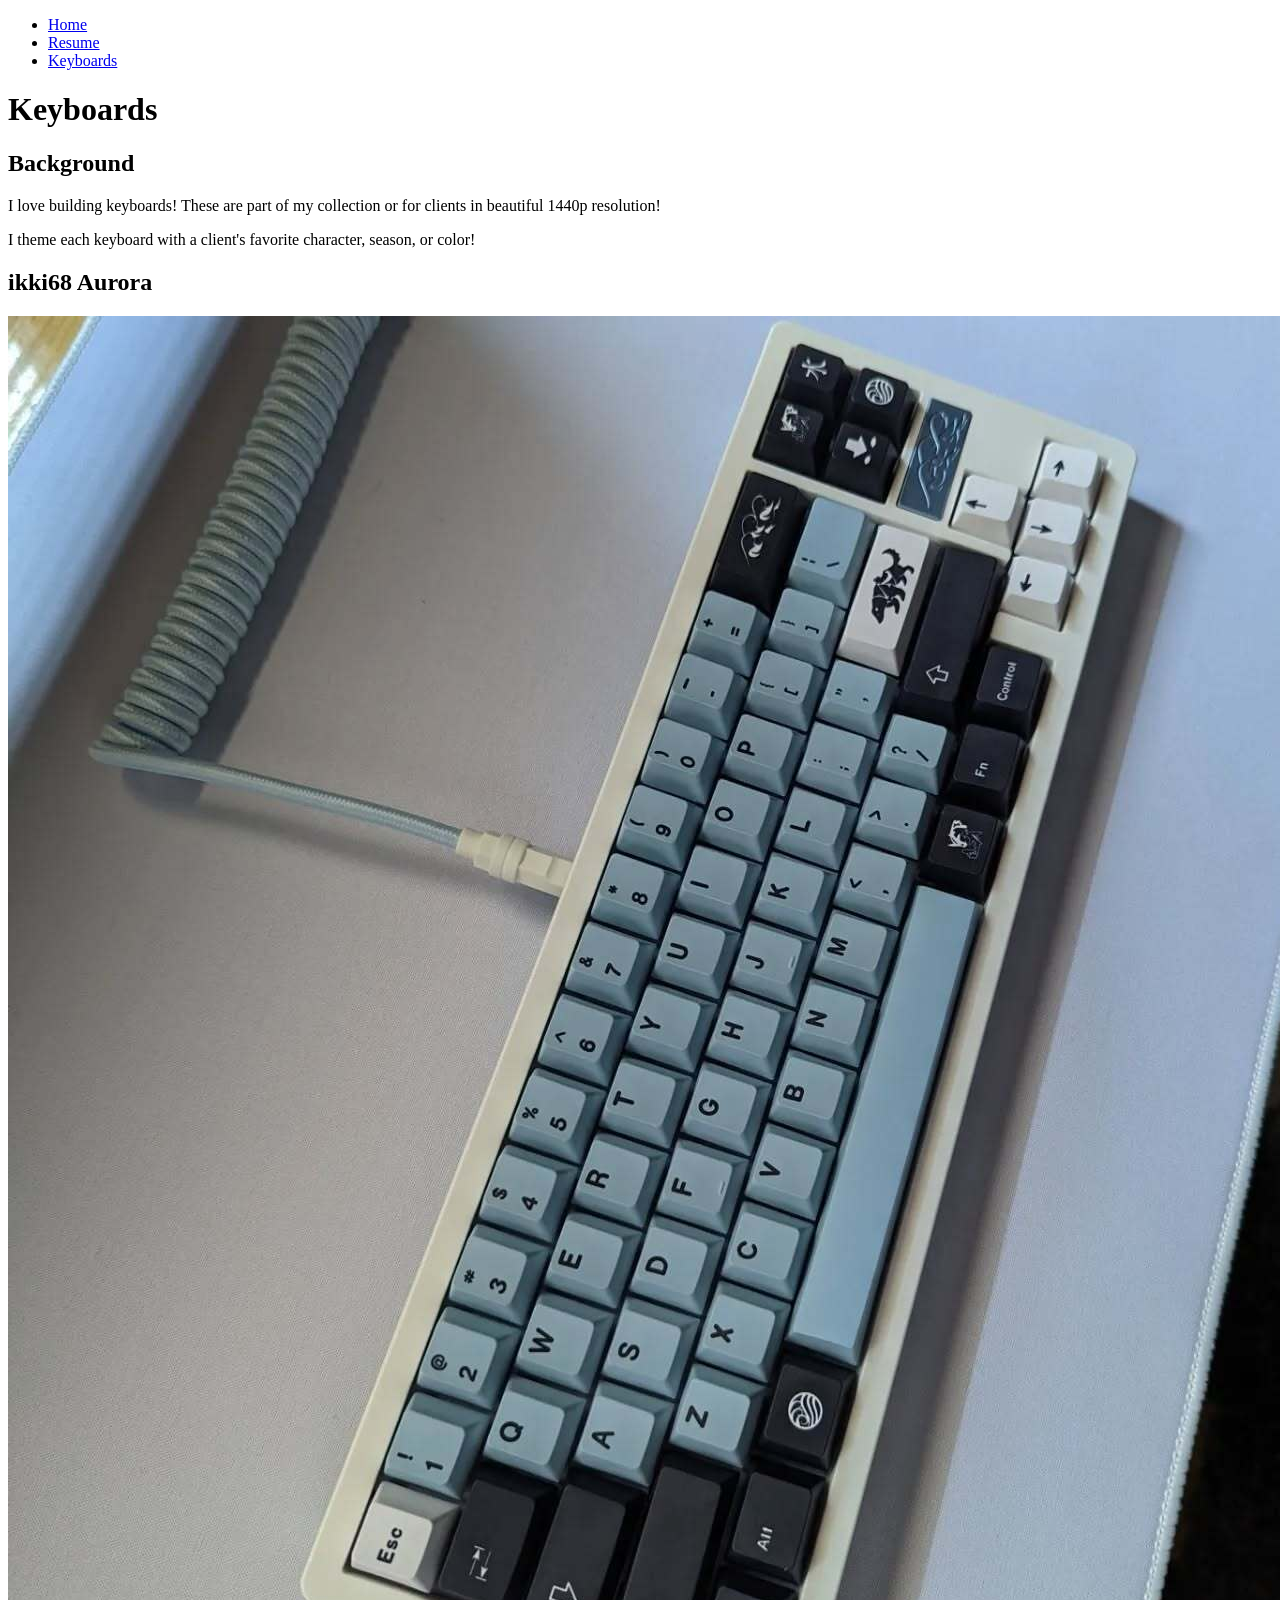
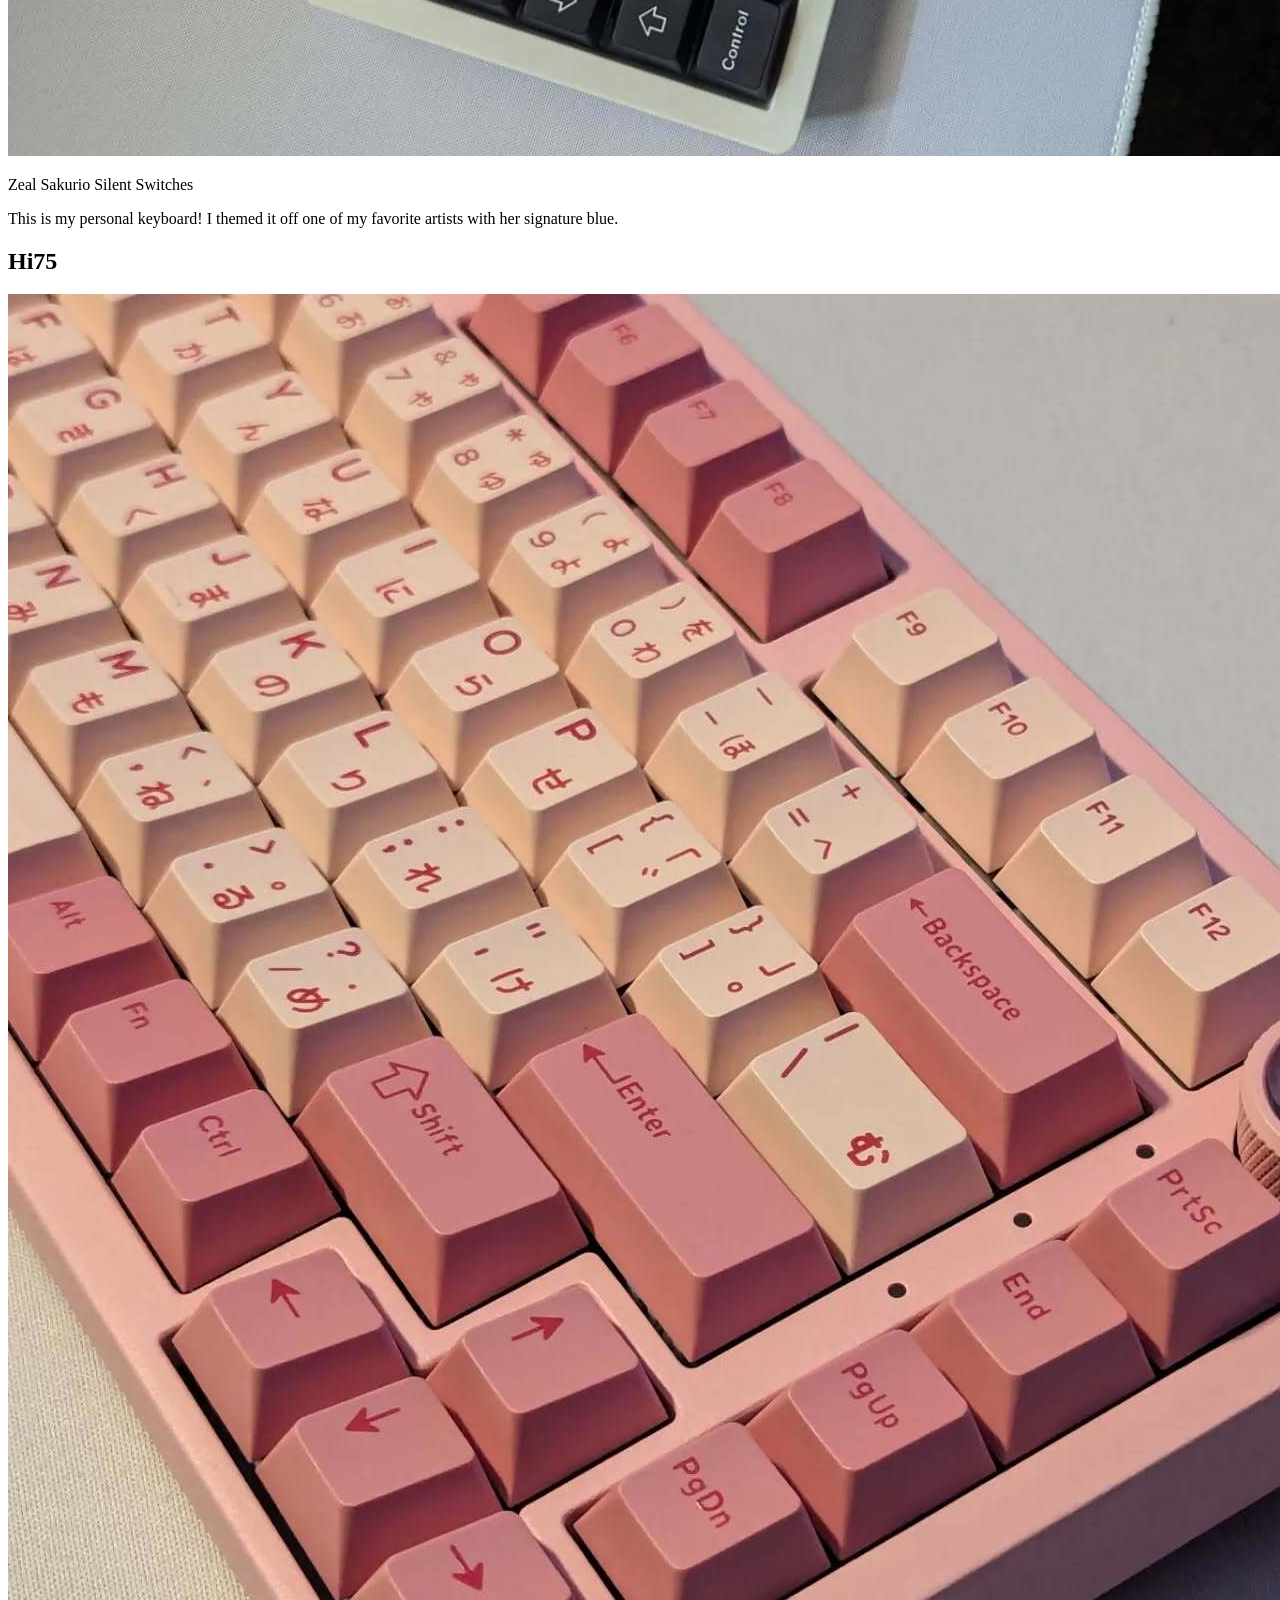
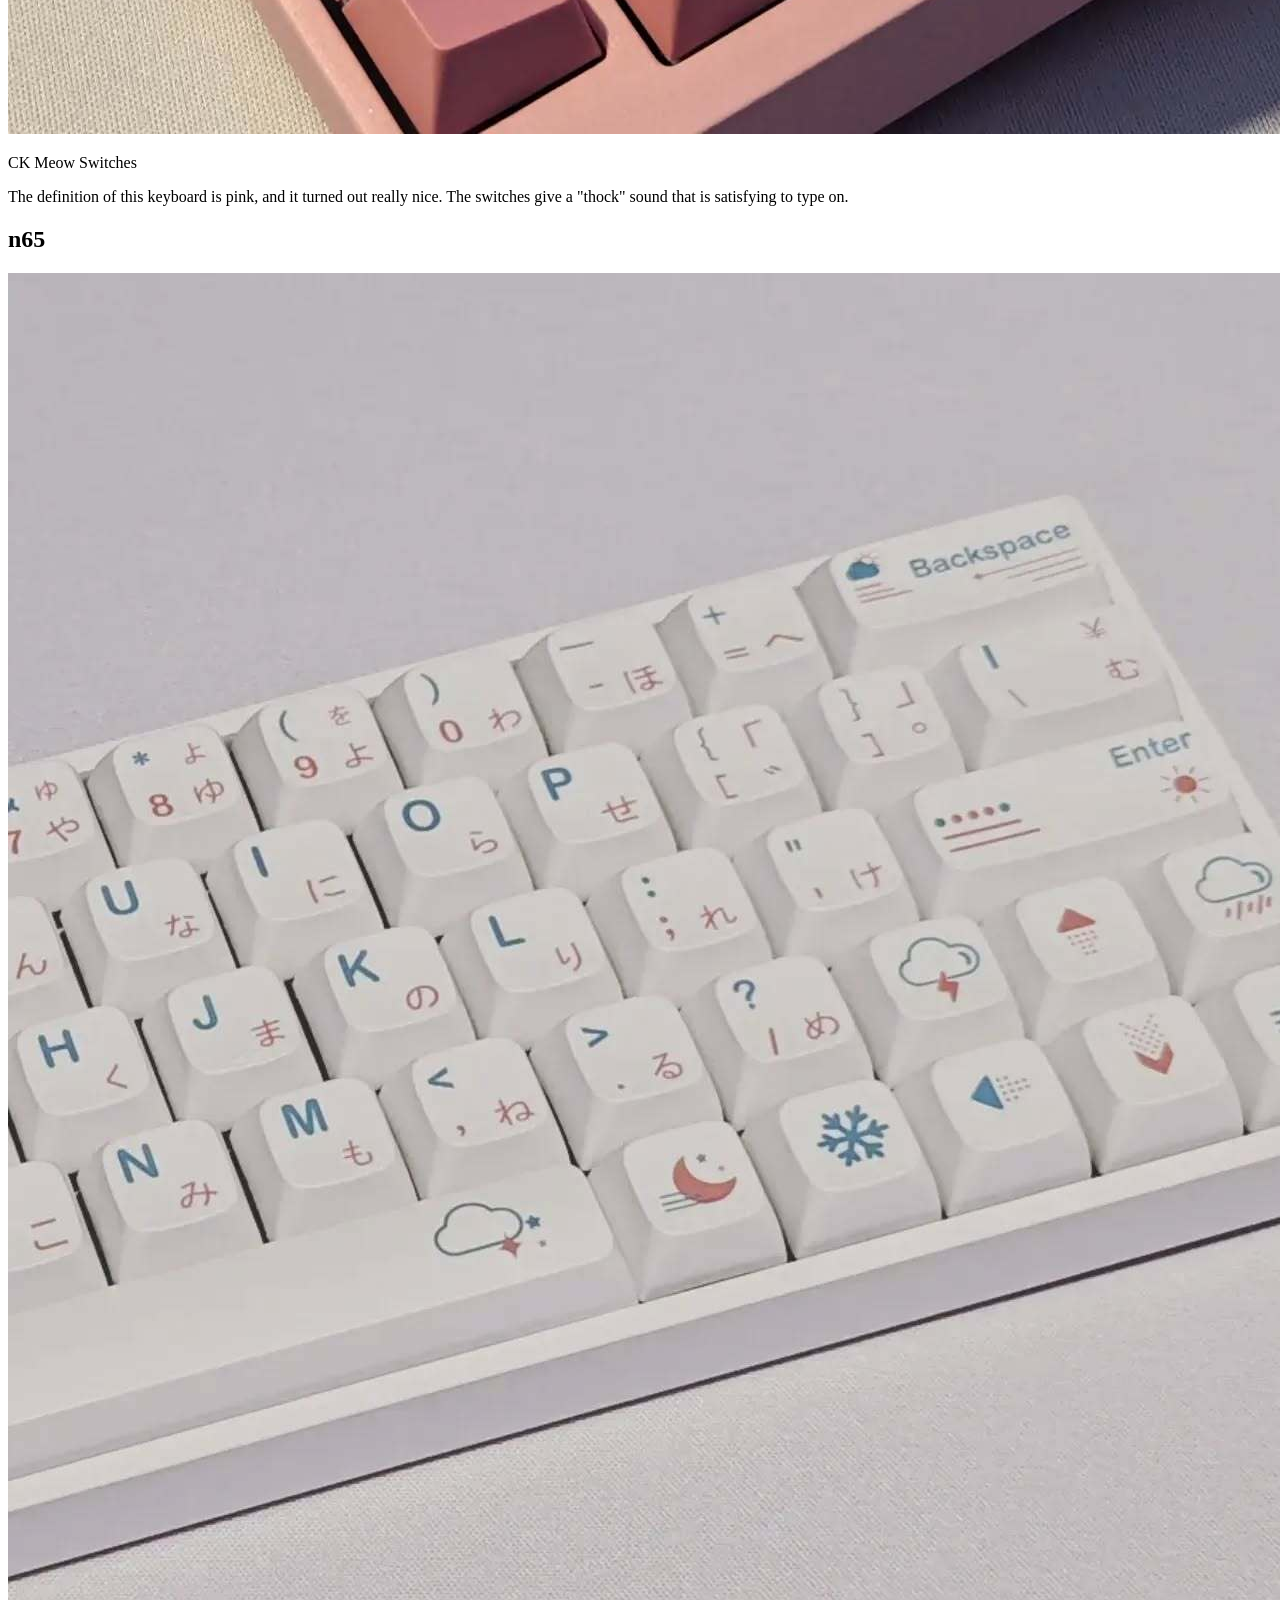
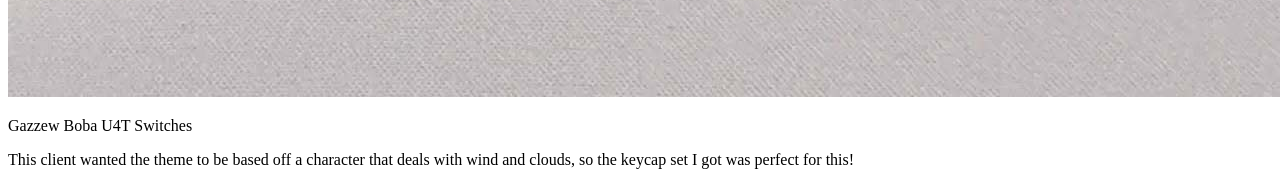
==== keyboards.html @ fa230403 "propagate from project 1" ====
<!DOCTYPE html>
<html lang="en">
<head>
  <meta charset="UTF-8">
  <title>Keyboards</title>
</head>
<body>
  <header>
    <nav>
      <ul>
        <li><a href="index.html">Home</a></li>
        <li><a href="resume.html">Resume</a></li>
        <li><a href="keyboards.html">Keyboards</a></li>
      </ul>
    </nav>
  </header>
  <h1>Keyboards</h1>
  <section id="info">
    <h2>Background</h2>
    <p>I love building keyboards! These are part of my collection or for clients in beautiful 1440p resolution!</p>
    <p>I theme each keyboard with a client's favorite character, season, or color!</p>
  </section>
  <section id="keyboard-pictures">
    <div class="keyboard">
      <h2>ikki68 Aurora</h2>
      <img src="images/ikki68.jpg" alt="Picture of ikki68 Aurora Mizu with Sakurio switches">
      <p>Zeal Sakurio Silent Switches</p>
      <p>This is my personal keyboard! I themed it off one of my favorite artists with her signature blue.</p>
    </div>
    <div class="keyboard">
      <h2>Hi75</h2>
      <img src="images/pink.jpg" alt="Picture of Hi75 with CK Meow Switches">
      <p>CK Meow Switches</p>
      <p>The definition of this keyboard is pink, and it turned out really nice. The switches give a "thock" sound that is satisfying to type on.</p>
    </div>
    <div class="keyboard">
      <h2>n65</h2>
      <img src="images/cloud.jpg" alt="Picture of n65 with Boba U4T Switches">
      <p>Gazzew Boba U4T Switches</p>
      <p>This client wanted the theme to be based off a character that deals with wind and clouds, so the keycap set I got was perfect for this!</p>
    </div>
  </section>
</body>
</html>
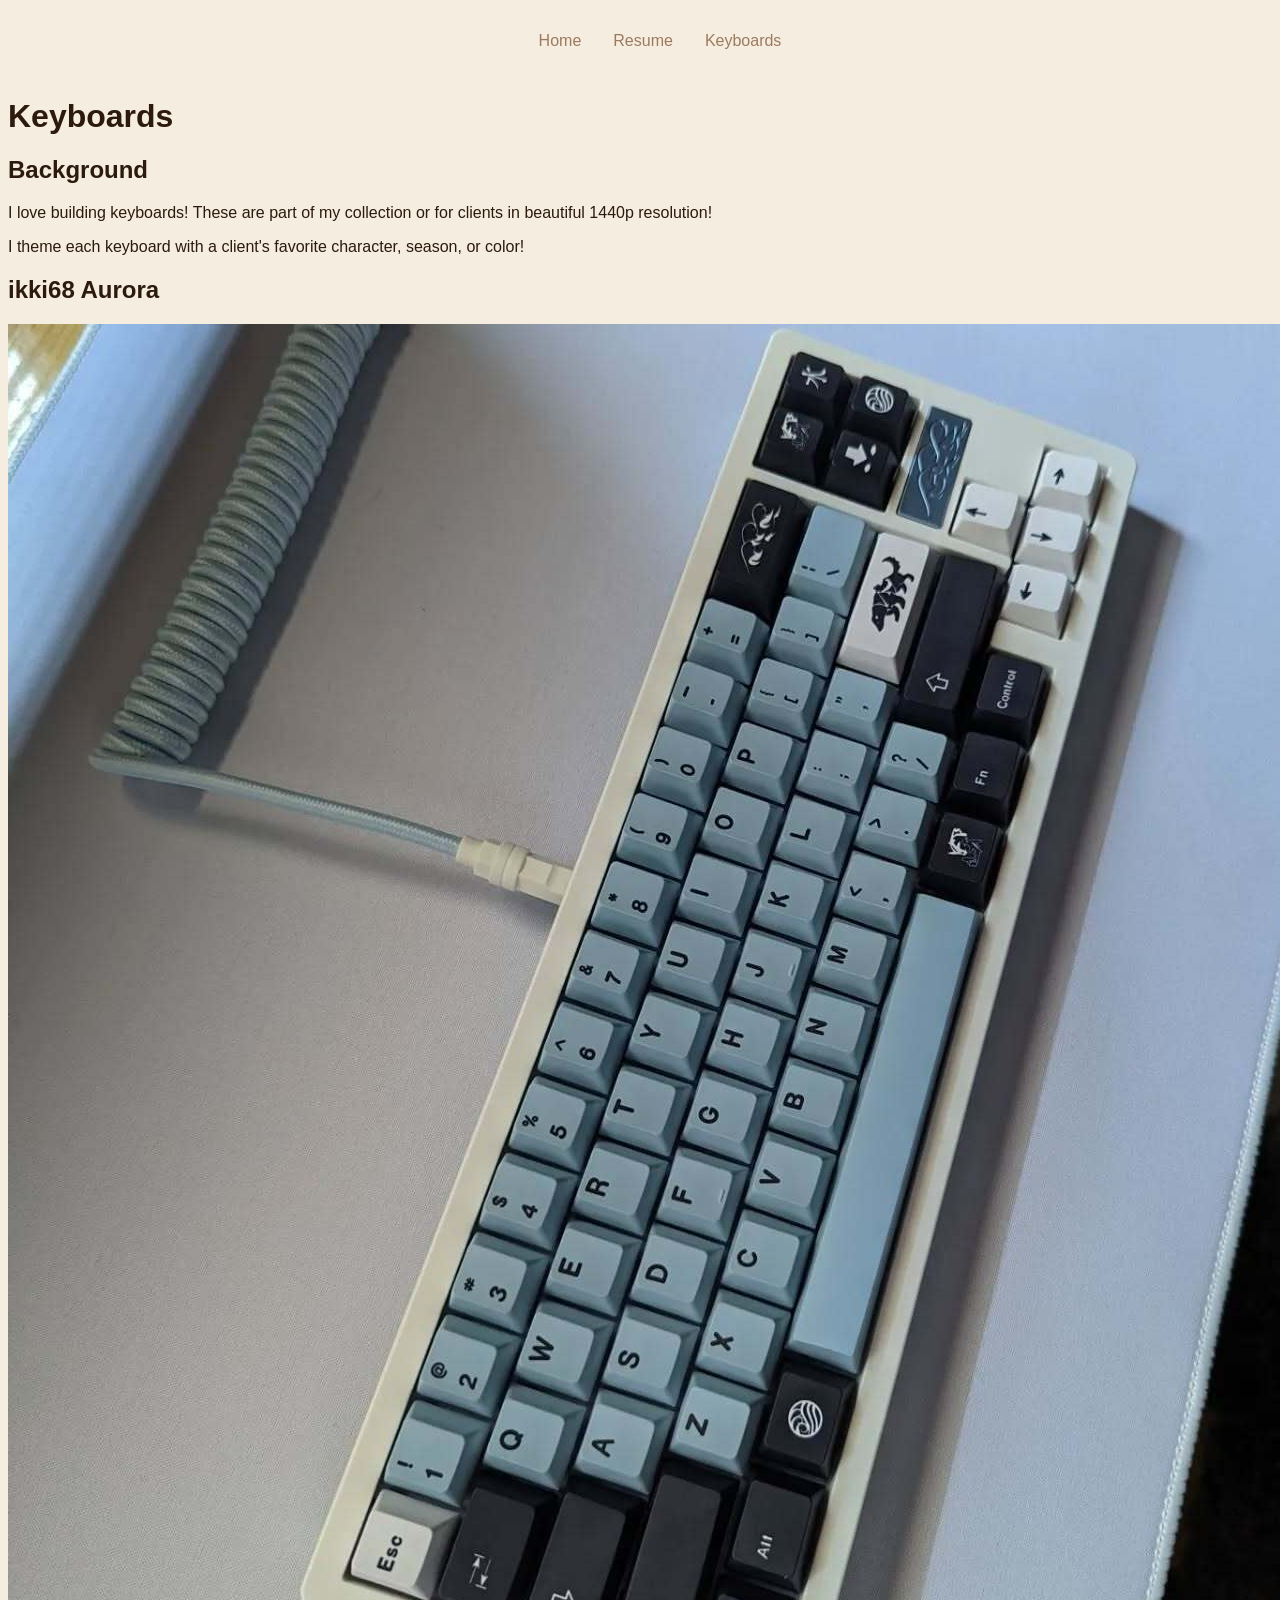
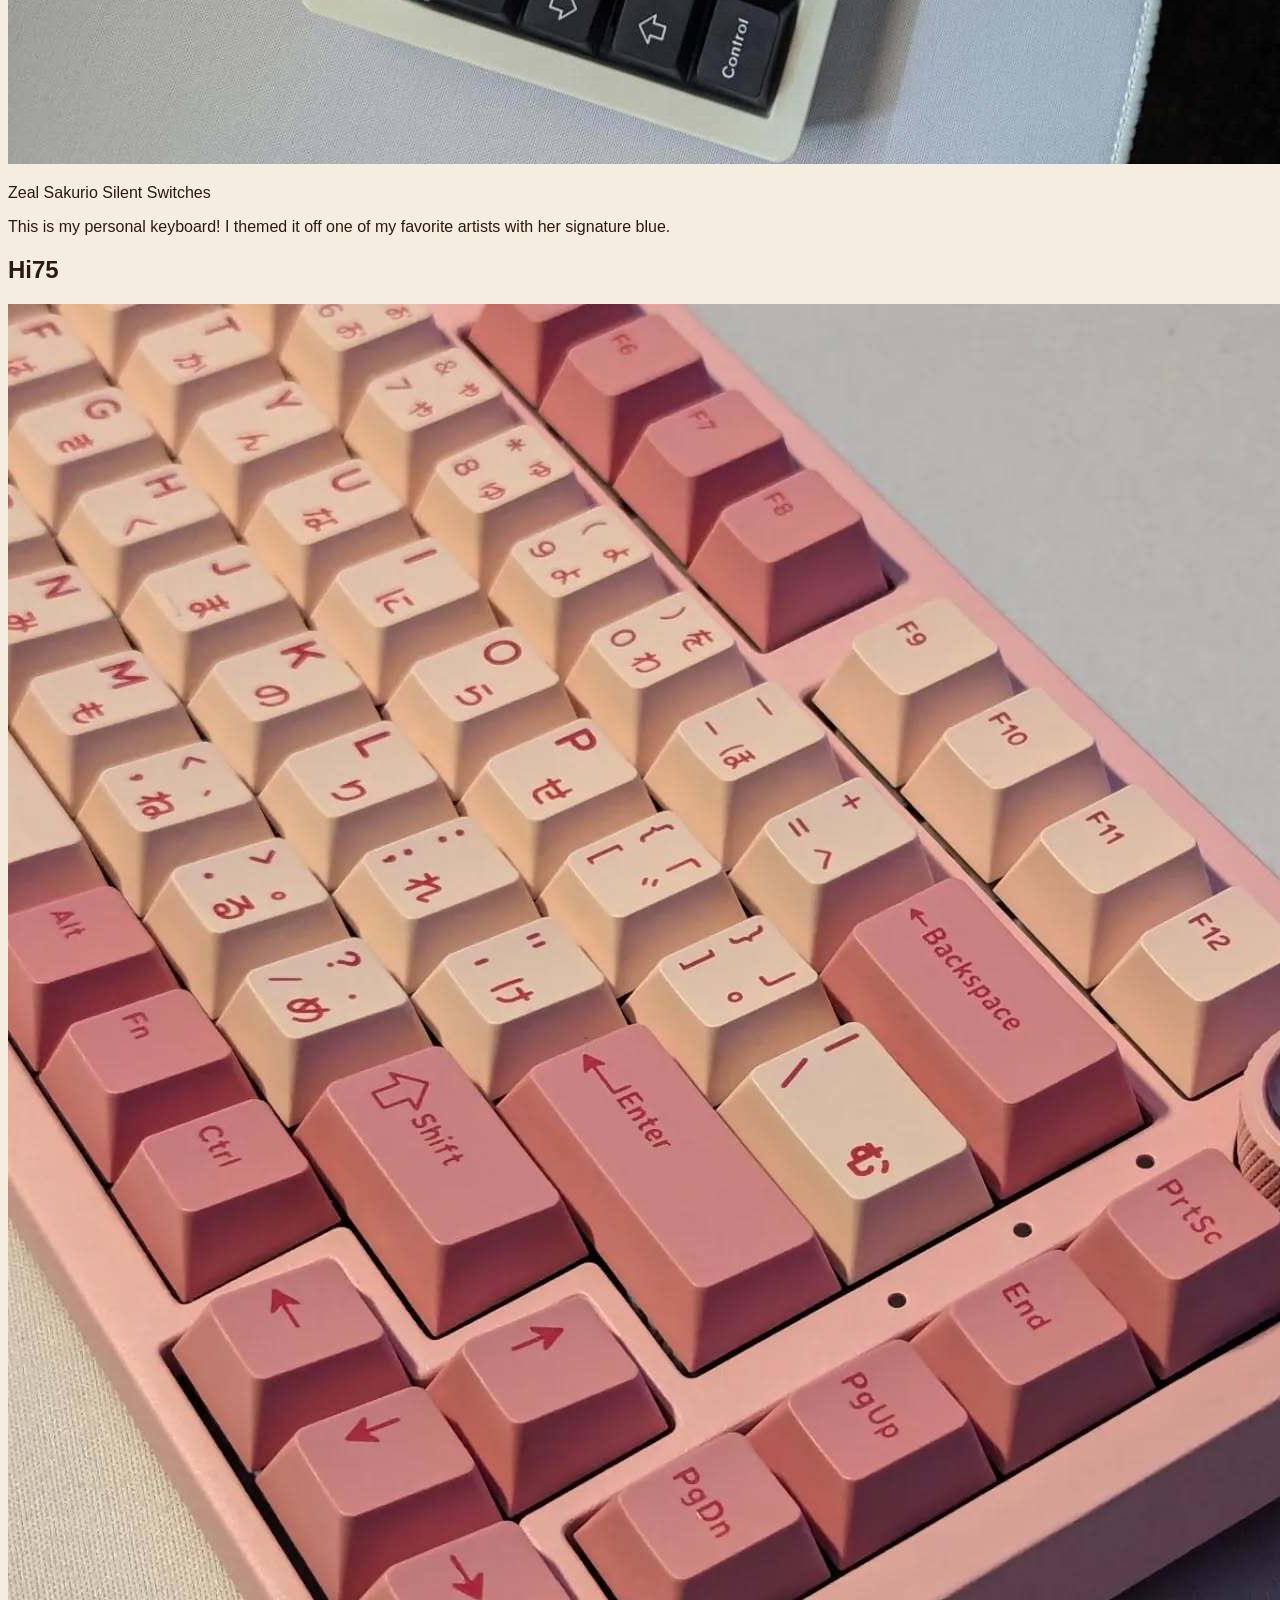
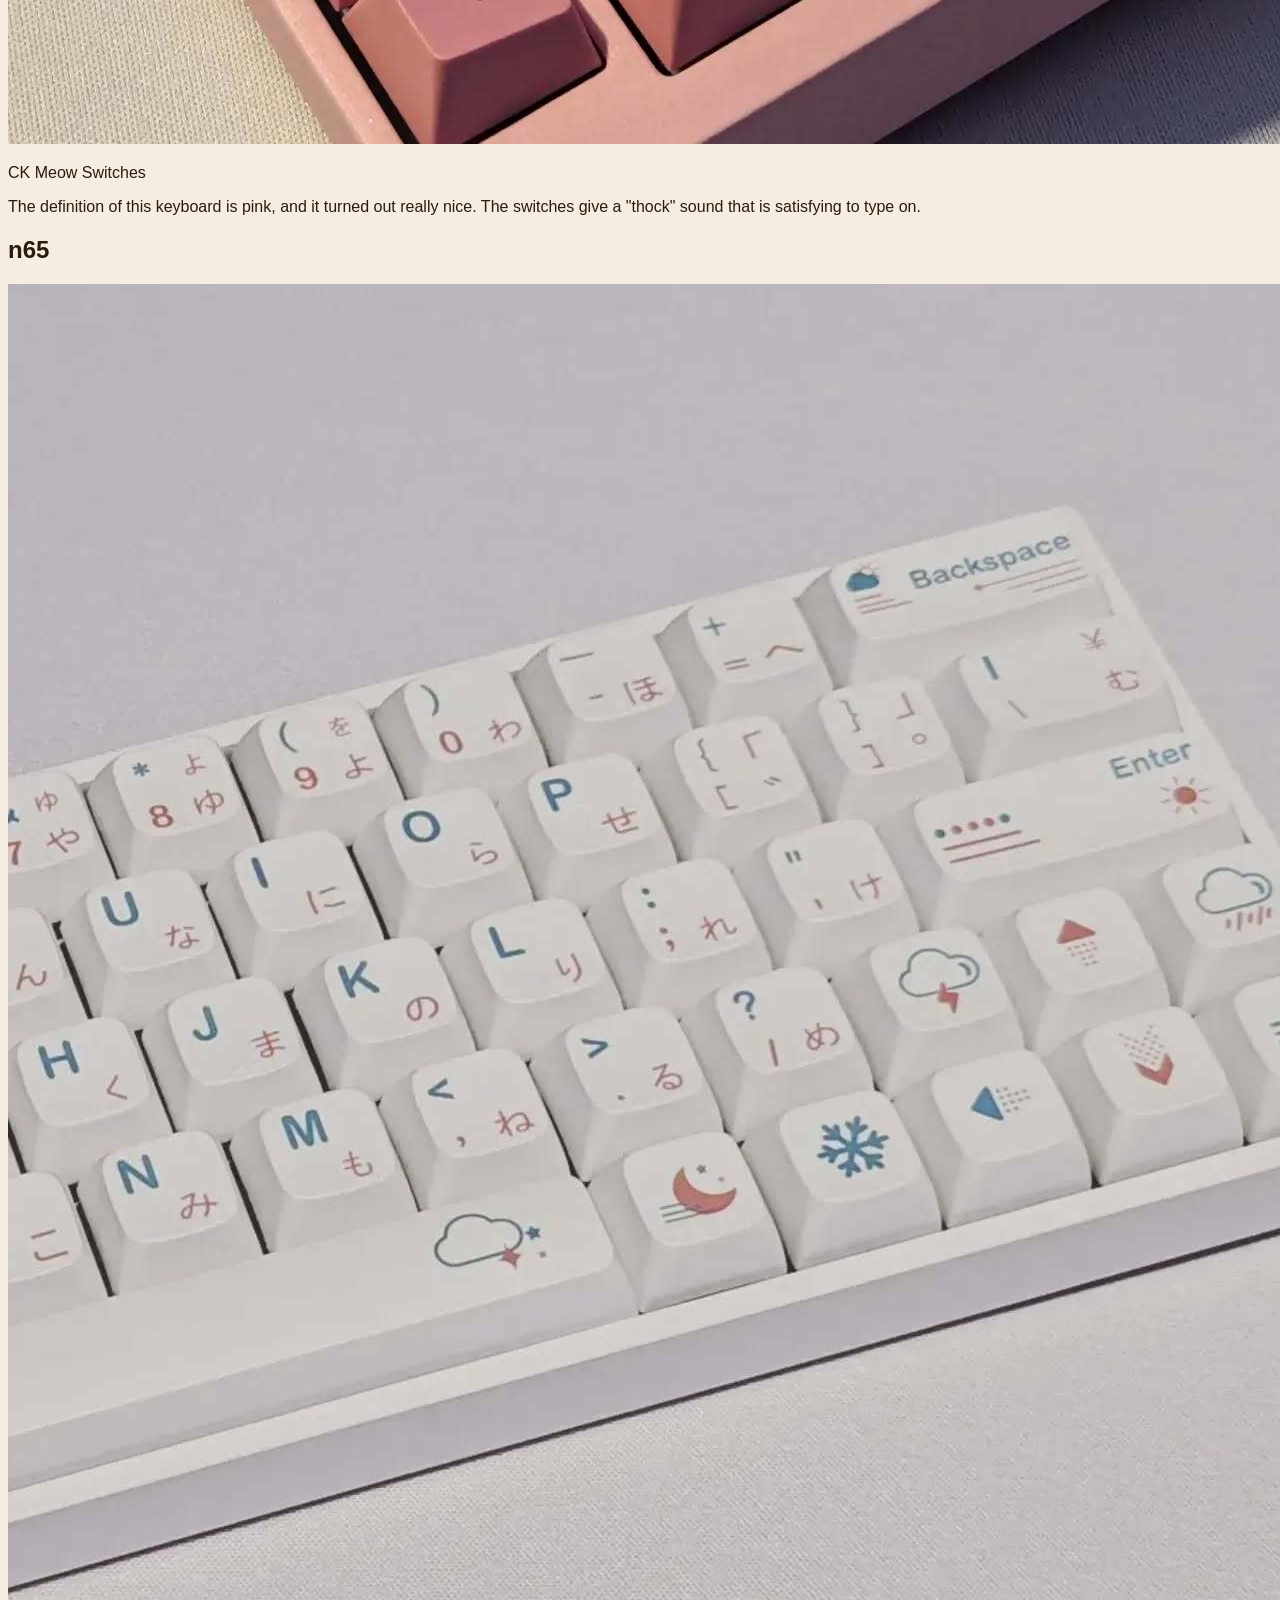
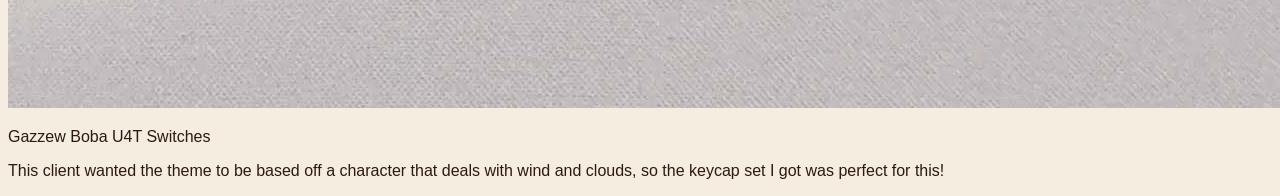
==== commit aa29793f: "styling navigation" ====
--- a/keyboards.html
+++ b/keyboards.html
@@ -3,6 +3,7 @@
 <head>
   <meta charset="UTF-8">
   <title>Keyboards</title>
+  <link rel="stylesheet" href="css/style.css">
 </head>
 <body>
   <header>
--- a/css/style.css
+++ b/css/style.css
@@ -0,0 +1,27 @@
+body {
+  font-family: Verdana, Geneva, Tahoma, sans-serif;
+  background-color: #f5ede0;
+  color: #2c1a0e;
+  font-size: 1rem;
+}
+
+header {
+  margin: 2rem auto 3rem;
+}
+
+header nav ul {
+  display: flex;
+  justify-content: center;
+  gap: 2rem;
+  list-style: none;
+}
+
+header nav ul li a {
+  font-size: 1rem;
+  text-decoration: none;
+  color: #9c7a5e;
+}
+ 
+header nav ul li a:hover {
+    color: #2c1a0e;
+}
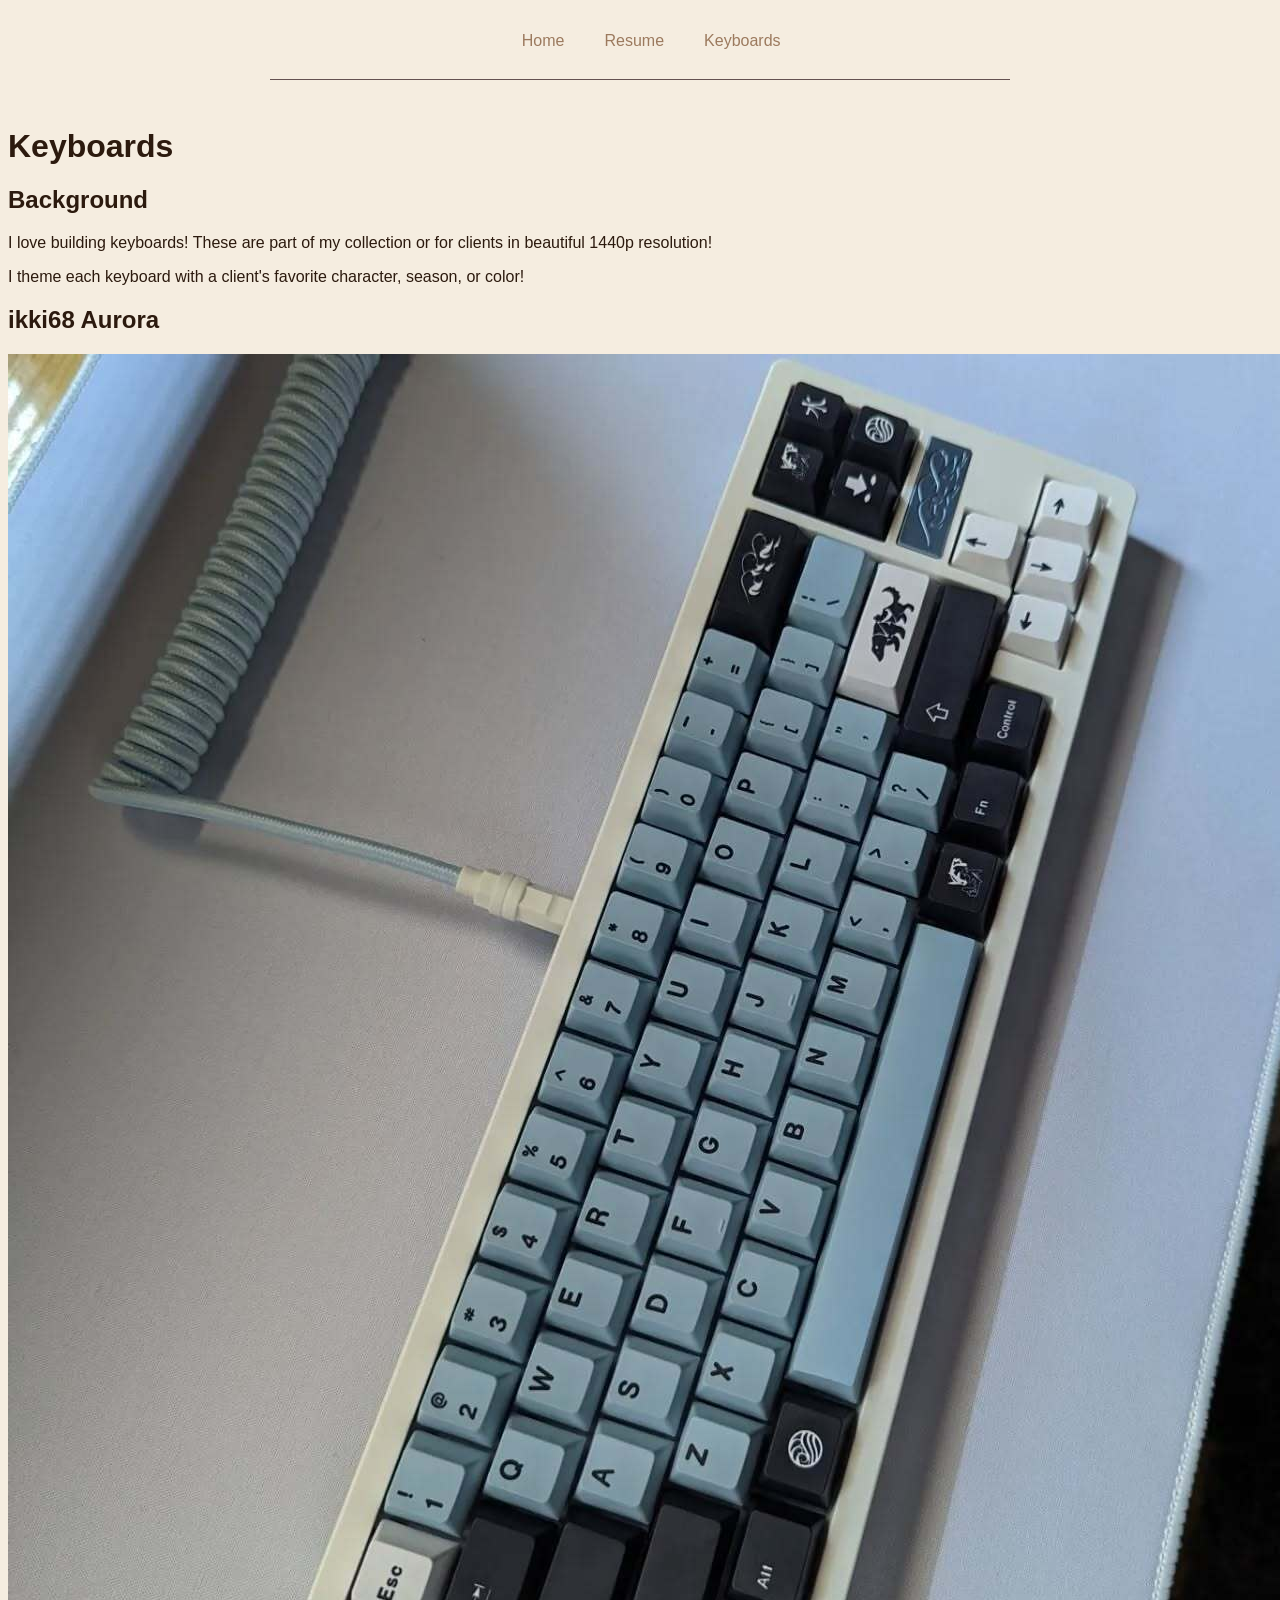
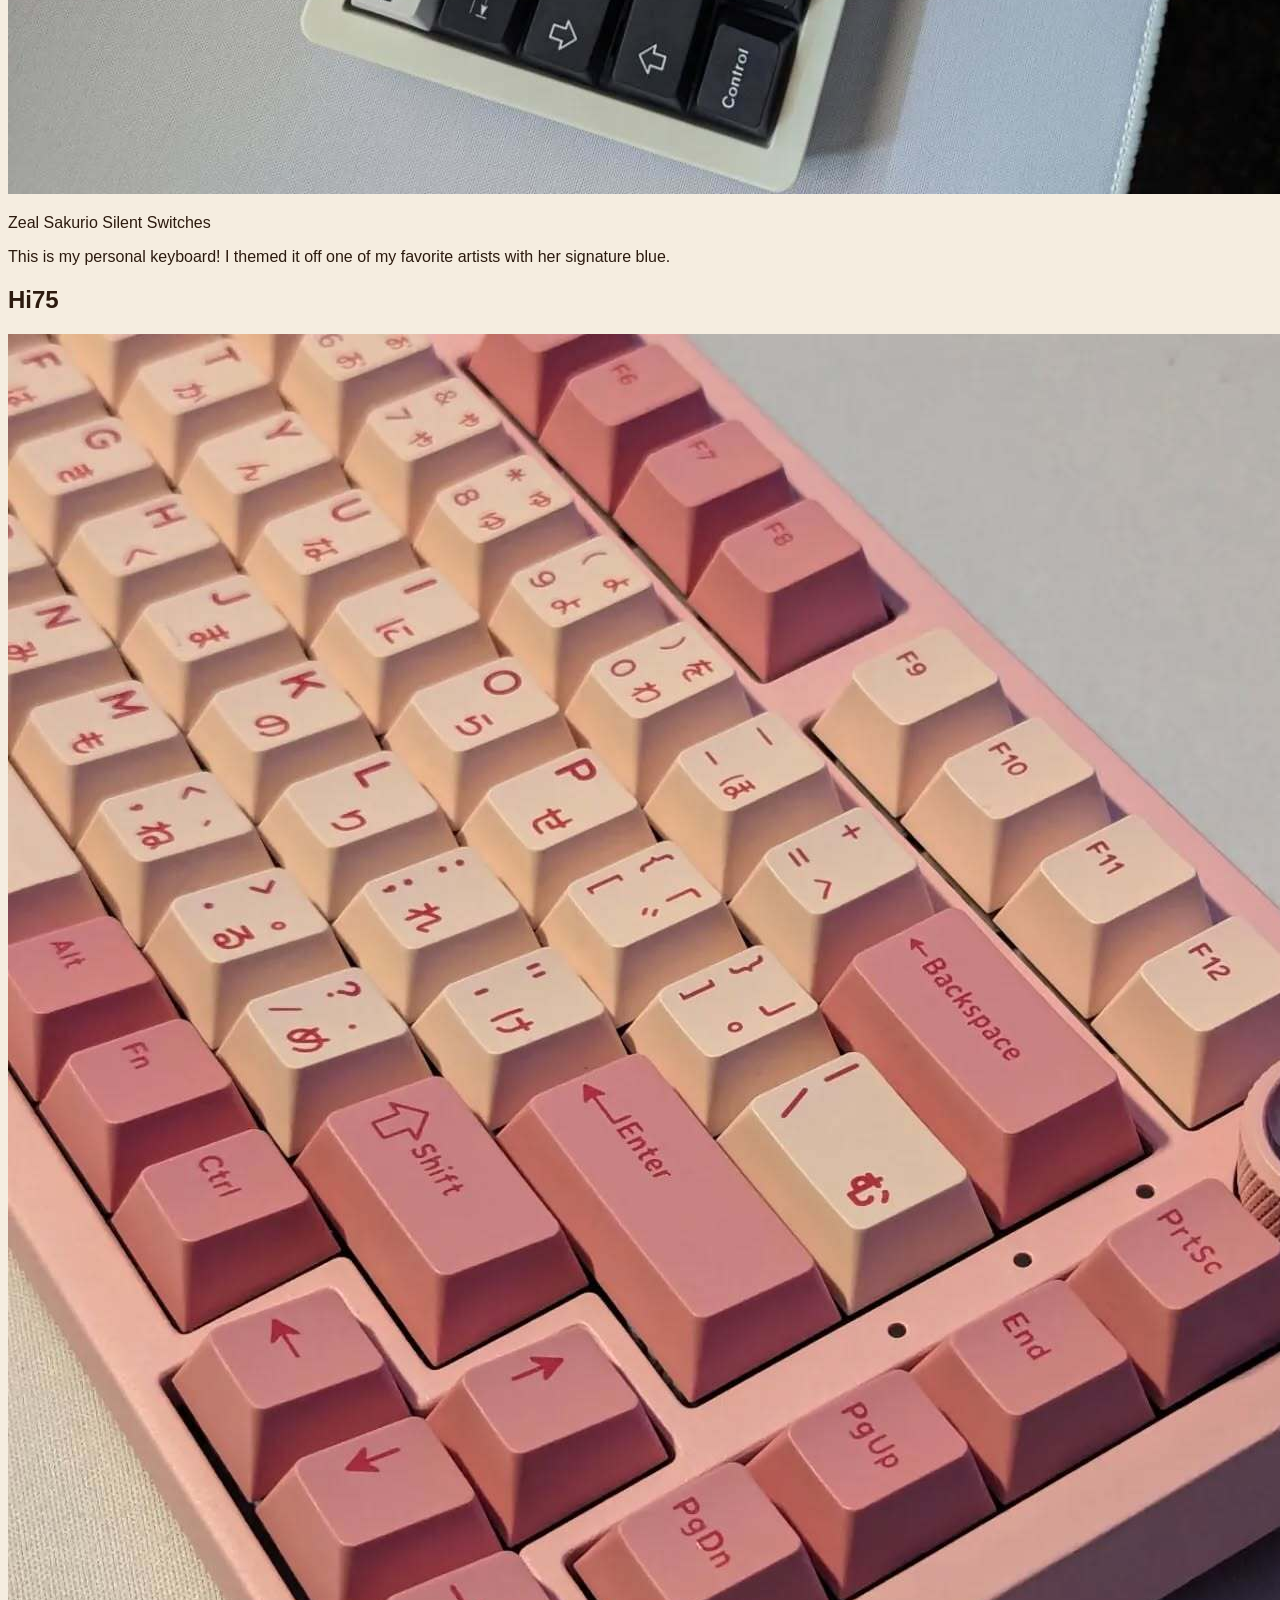
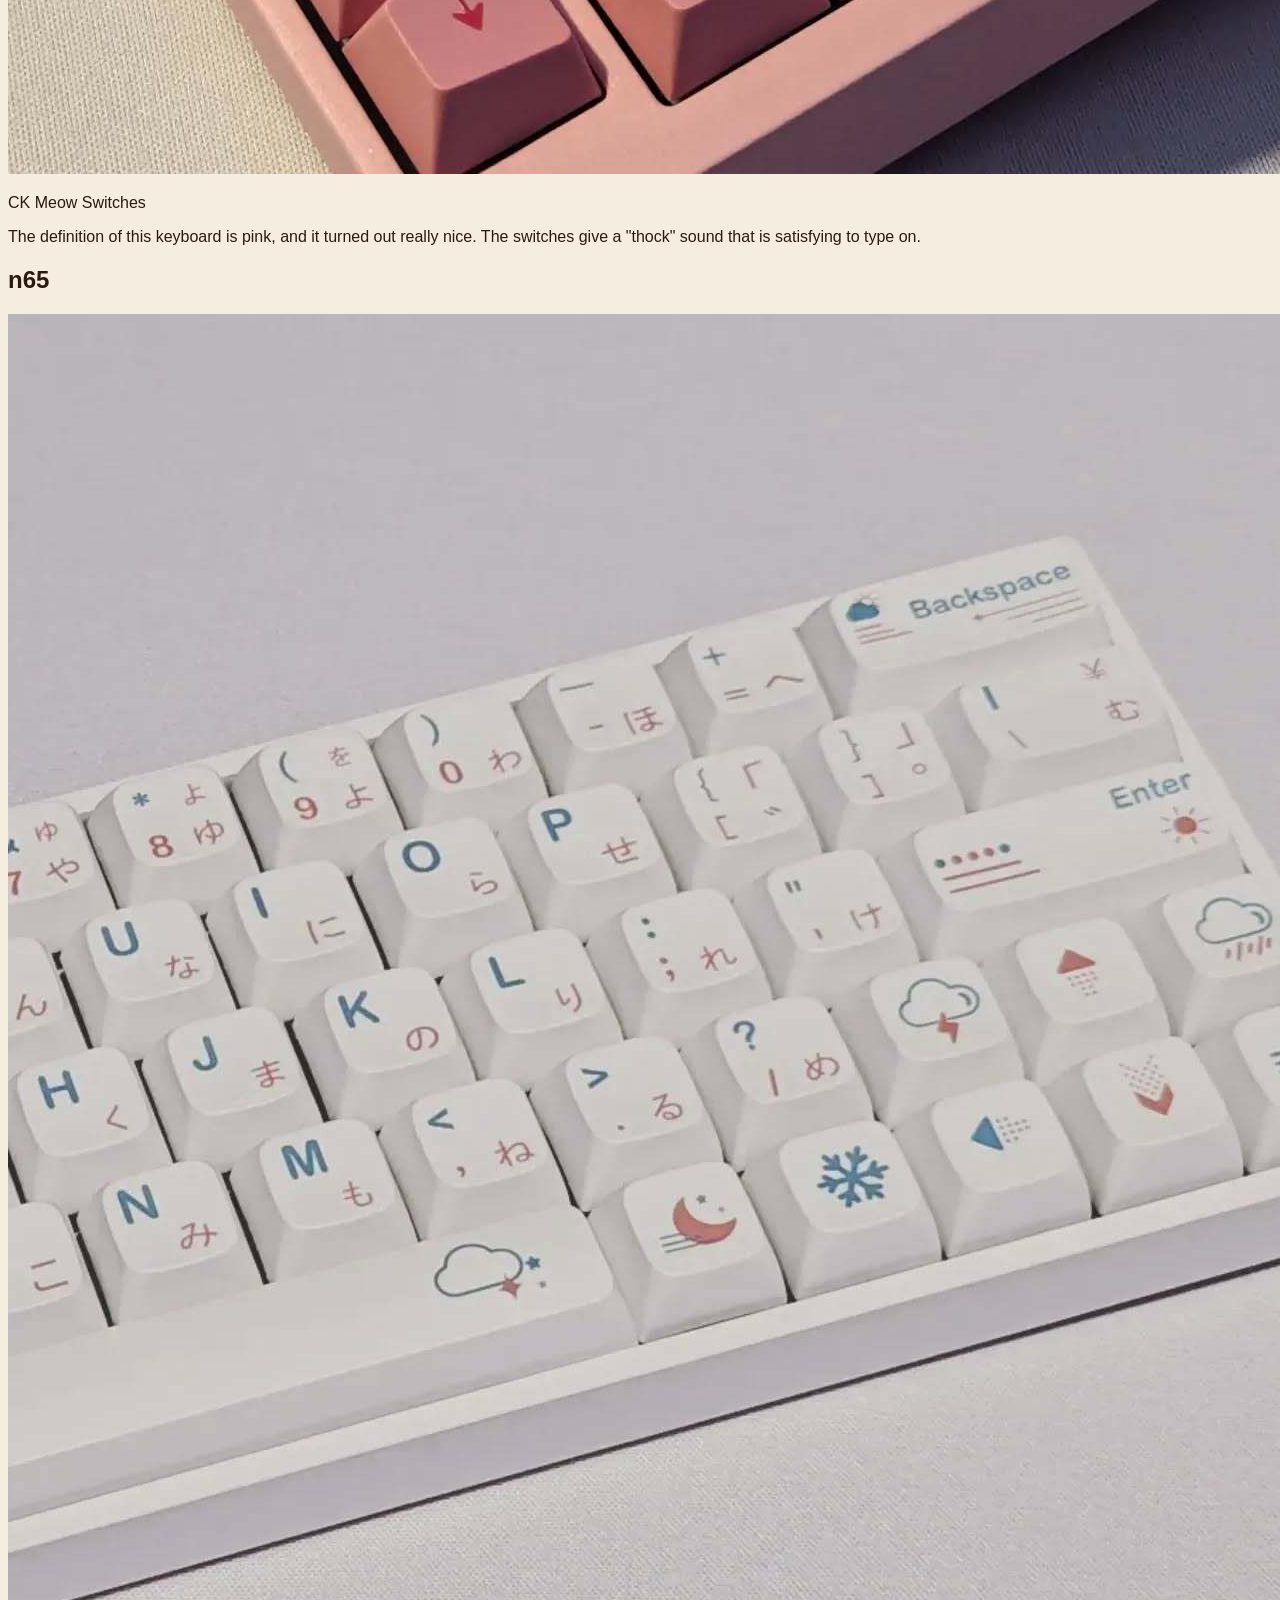
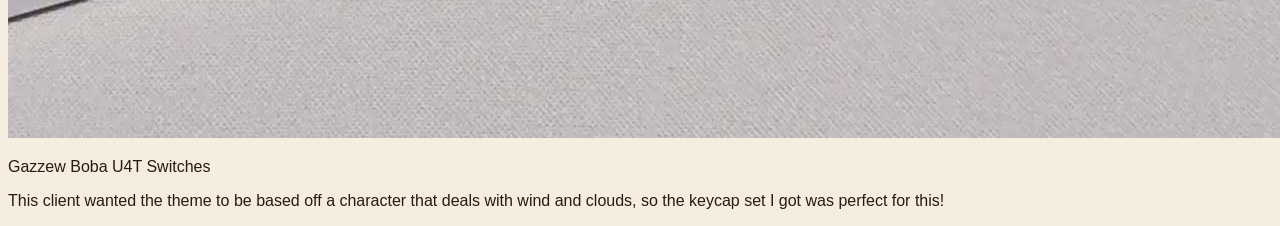
==== commit 38305fa7: "added css boilerplate across all the pages" ====
--- a/keyboards.html
+++ b/keyboards.html
@@ -3,7 +3,7 @@
 <head>
   <meta charset="UTF-8">
   <title>Keyboards</title>
-  <link rel="stylesheet" href="css/style.css">
+  <link rel="stylesheet" href="css/keyboards.css">
 </head>
 <body>
   <header>
--- a/css/keyboards.css
+++ b/css/keyboards.css
@@ -0,0 +1,39 @@
+body {
+  font-family: Verdana, Geneva, Tahoma, sans-serif;
+  background-color: #f5ede0;
+  color: #2c1a0e;
+  font-size: 1rem;
+}
+
+header {
+  max-width: 740px;
+  margin: 2rem auto 3rem;
+  border-bottom: 1px solid #645151;
+  padding-bottom: 1rem;
+}
+
+header nav ul {
+  display: flex;
+  justify-content: center;
+  gap: 2.5rem;
+  list-style: none;
+}
+
+header nav ul li a {
+  font-size: 1rem;
+  text-decoration: none;
+  color: #9c7a5e;
+}
+ 
+header nav ul li a:hover {
+  color: #2c1a0e;
+}
+
+ol, ul {
+  padding-left: 1.4rem;
+  margin-bottom: 0.6rem;
+}
+
+li {
+  margin-bottom: 0.2rem;
+}
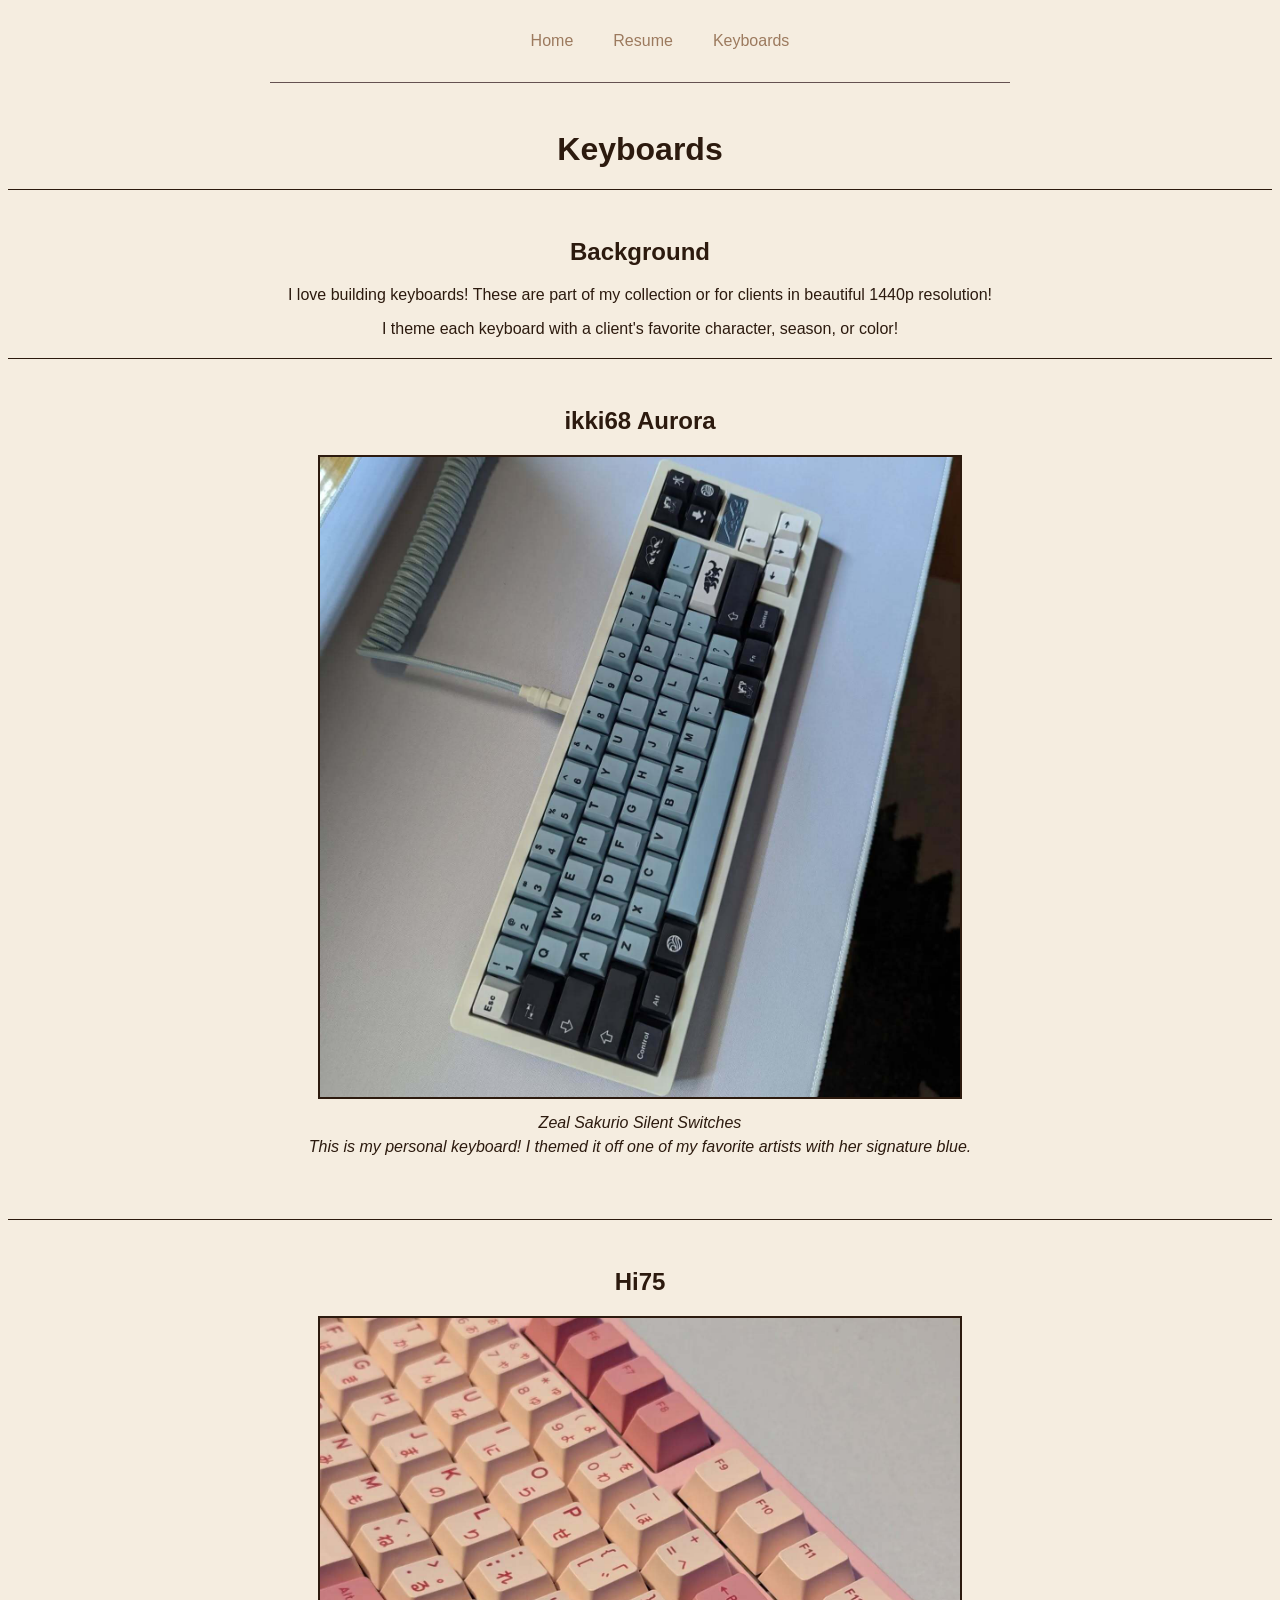
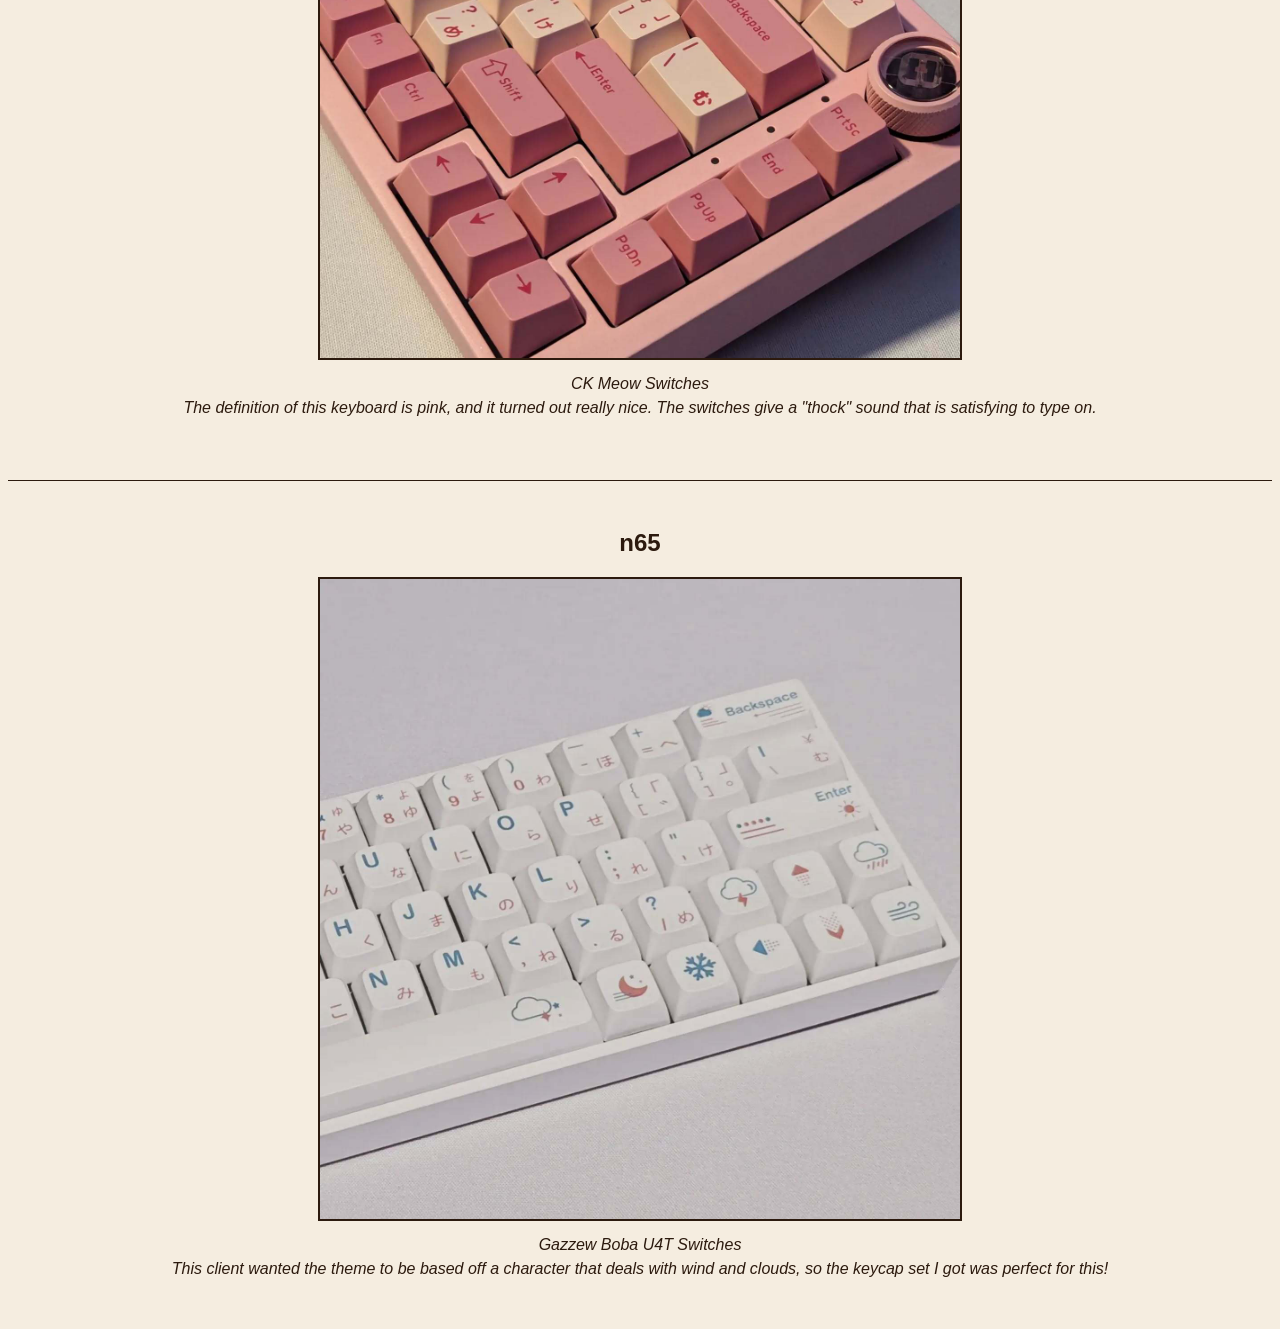
==== commit 65607014: "centering and structure of keyboard page" ====
--- a/keyboards.html
+++ b/keyboards.html
@@ -1,7 +1,7 @@
 <!DOCTYPE html>
 <html lang="en">
 <head>
-  <meta charset="UTF-8">
+  <meta charset="utf-8">
   <title>Keyboards</title>
   <link rel="stylesheet" href="css/keyboards.css">
 </head>
@@ -25,20 +25,26 @@
     <div class="keyboard">
       <h2>ikki68 Aurora</h2>
       <img src="images/ikki68.jpg" alt="Picture of ikki68 Aurora Mizu with Sakurio switches">
-      <p>Zeal Sakurio Silent Switches</p>
-      <p>This is my personal keyboard! I themed it off one of my favorite artists with her signature blue.</p>
+      <div class="caption">
+        <p>Zeal Sakurio Silent Switches</p>
+        <p>This is my personal keyboard! I themed it off one of my favorite artists with her signature blue.</p>
+      </div>
     </div>
     <div class="keyboard">
       <h2>Hi75</h2>
       <img src="images/pink.jpg" alt="Picture of Hi75 with CK Meow Switches">
-      <p>CK Meow Switches</p>
-      <p>The definition of this keyboard is pink, and it turned out really nice. The switches give a "thock" sound that is satisfying to type on.</p>
+      <div class="caption">
+        <p>CK Meow Switches</p>
+        <p>The definition of this keyboard is pink, and it turned out really nice. The switches give a "thock" sound that is satisfying to type on.</p>
+      </div>
     </div>
     <div class="keyboard">
       <h2>n65</h2>
       <img src="images/cloud.jpg" alt="Picture of n65 with Boba U4T Switches">
-      <p>Gazzew Boba U4T Switches</p>
-      <p>This client wanted the theme to be based off a character that deals with wind and clouds, so the keycap set I got was perfect for this!</p>
+      <div class="caption">
+        <p>Gazzew Boba U4T Switches</p>
+        <p>This client wanted the theme to be based off a character that deals with wind and clouds, so the keycap set I got was perfect for this!</p>
+      </div>
     </div>
   </section>
 </body>
--- a/css/keyboards.css
+++ b/css/keyboards.css
@@ -3,6 +3,7 @@
   background-color: #f5ede0;
   color: #2c1a0e;
   font-size: 1rem;
+  text-align: center;
 }
 
 header {
@@ -29,11 +30,18 @@
   color: #2c1a0e;
 }
 
-ol, ul {
-  padding-left: 1.4rem;
-  margin-bottom: 0.6rem;
+img {
+    max-width: 40rem;
+    border: 2px solid #2c1a0e;
 }
 
-li {
-  margin-bottom: 0.2rem;
+h2 {
+    border-top: 1px solid #2c1a0e;
+    padding-top: 2em;
 }
+
+.caption {
+    padding-bottom: 2em;
+    font-style: italic;
+    line-height: 0.5em;
+}
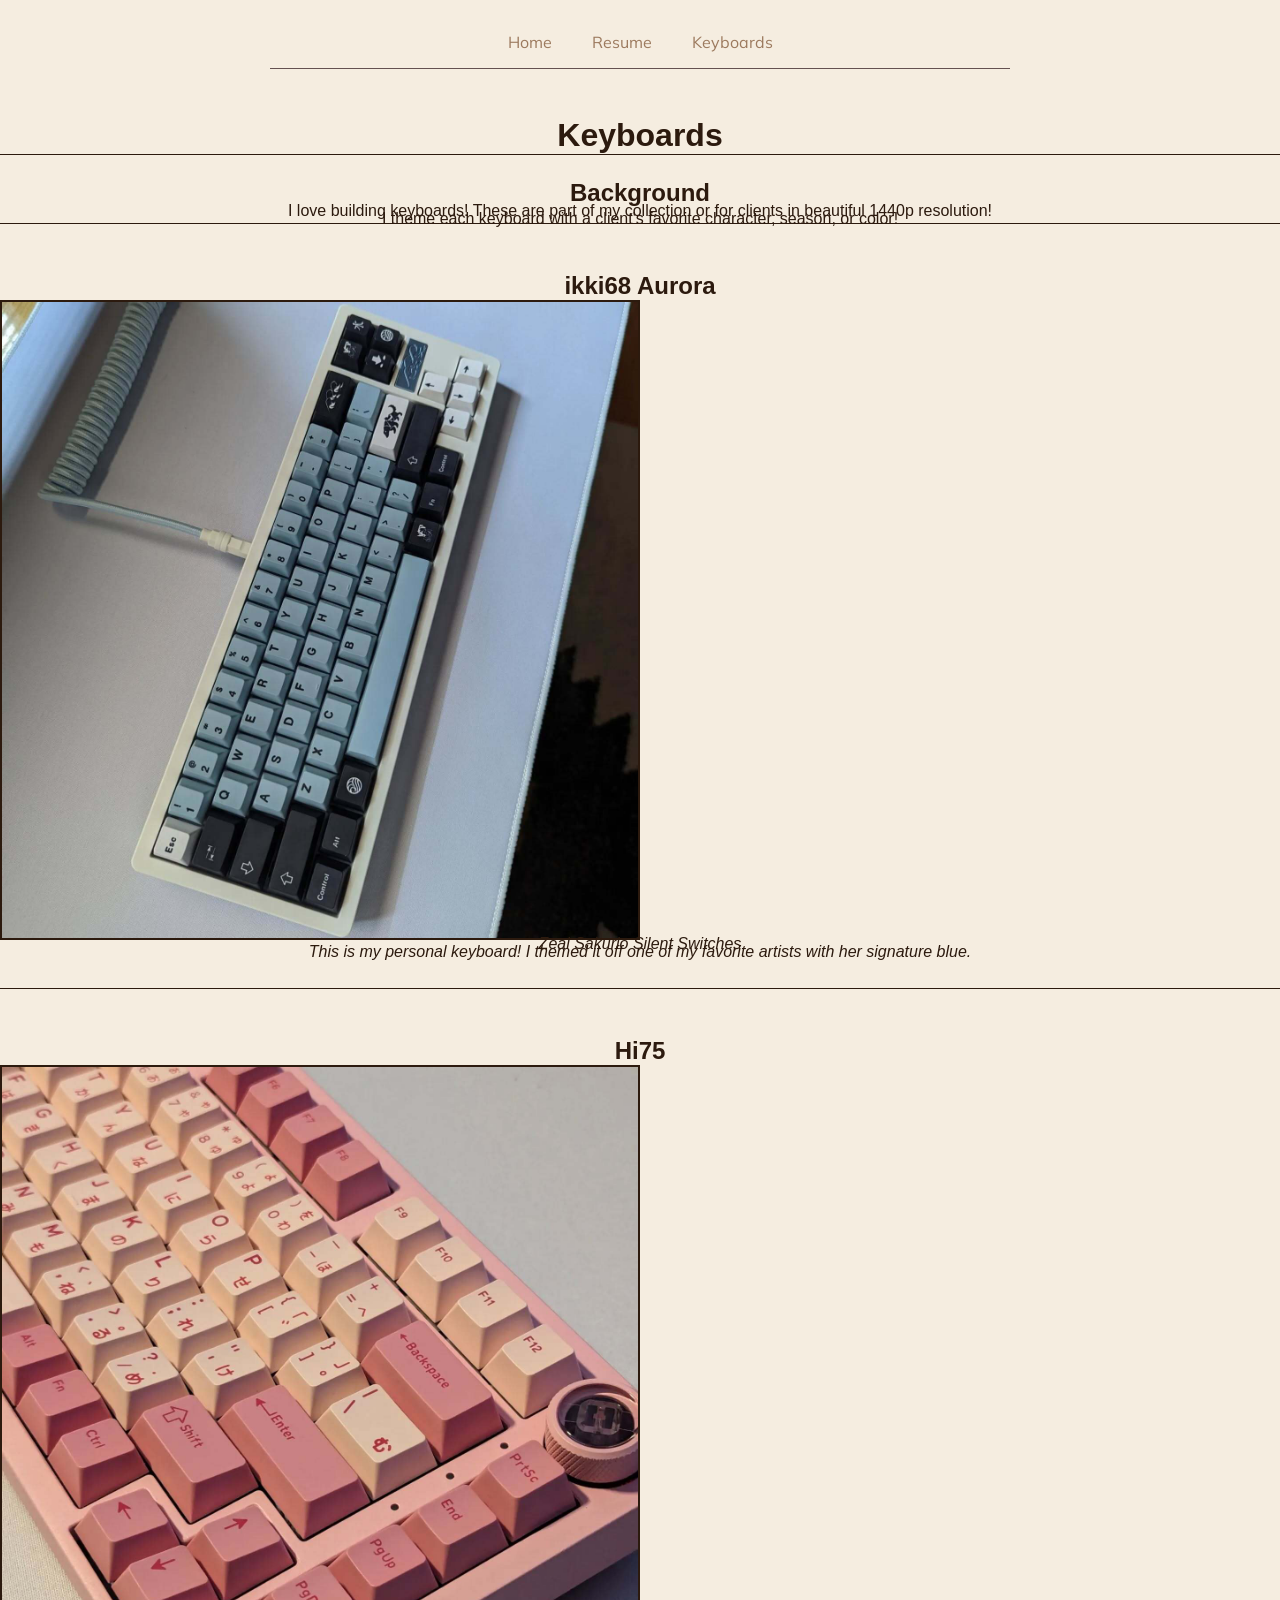
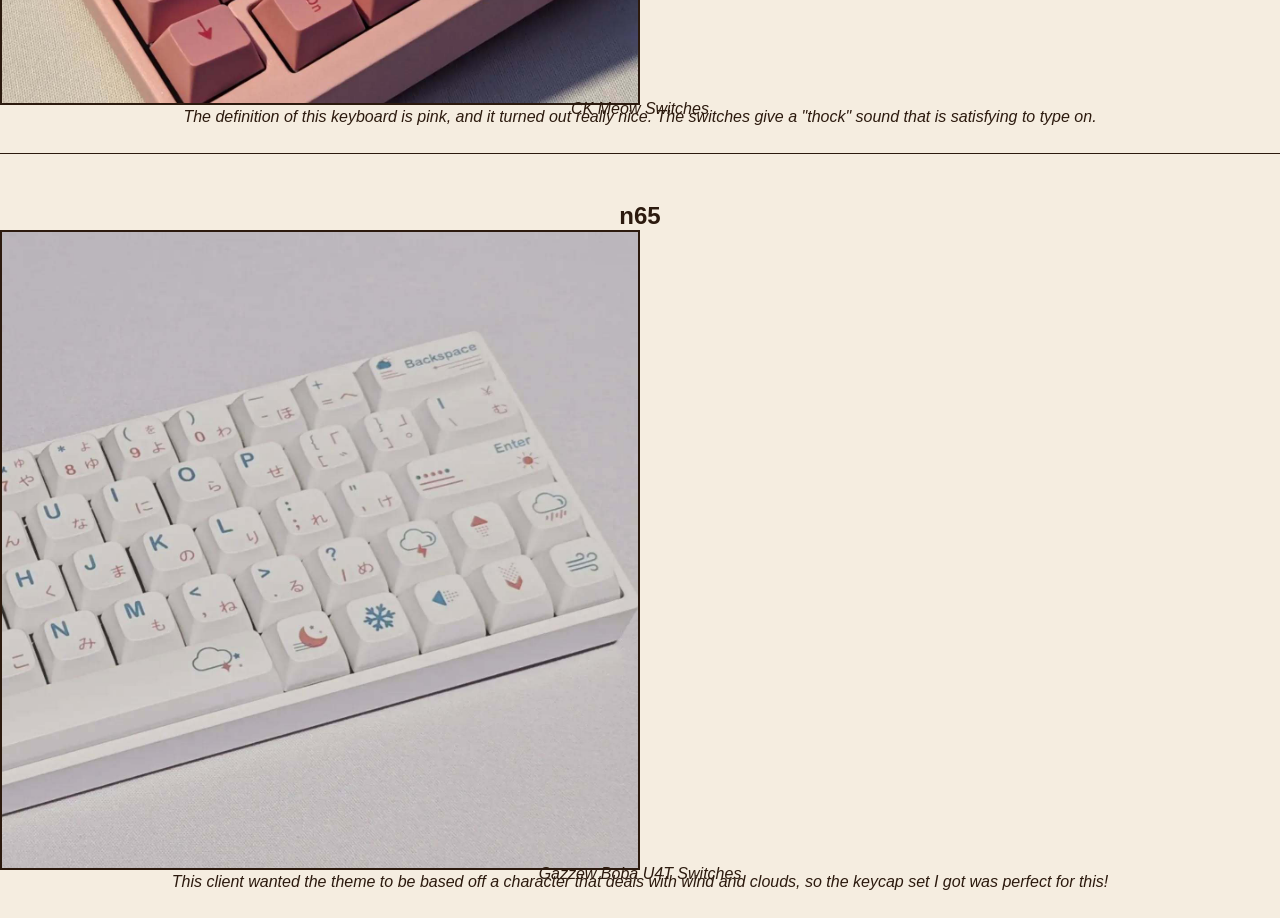
==== commit 67a8eefe: "added reset to all pages" ====
--- a/keyboards.html
+++ b/keyboards.html
@@ -3,6 +3,7 @@
 <head>
   <meta charset="utf-8">
   <title>Keyboards</title>
+  <link rel="stylesheet" href="css/reset.css">
   <link rel="stylesheet" href="css/keyboards.css">
 </head>
 <body>
--- a/css/keyboards.css
+++ b/css/keyboards.css
@@ -1,12 +1,22 @@
+@import url('https://fonts.googleapis.com/css?family=Muli&display=swap');
+
+html {
+  box-sizing: border-box;
+  margin: 0;
+  padding: 0;
+}
+
 body {
   font-family: Verdana, Geneva, Tahoma, sans-serif;
   background-color: #f5ede0;
   color: #2c1a0e;
   font-size: 1rem;
   text-align: center;
+  margin: 0 auto;
 }
 
 header {
+  font-family: "Muli", sans-serif;  
   max-width: 740px;
   margin: 2rem auto 3rem;
   border-bottom: 1px solid #645151;
@@ -44,4 +54,12 @@
     padding-bottom: 2em;
     font-style: italic;
     line-height: 0.5em;
+}
+
+#info h2 {
+    padding-top: 1em;
+}
+
+#info p {
+    line-height: 0.5em;
 }
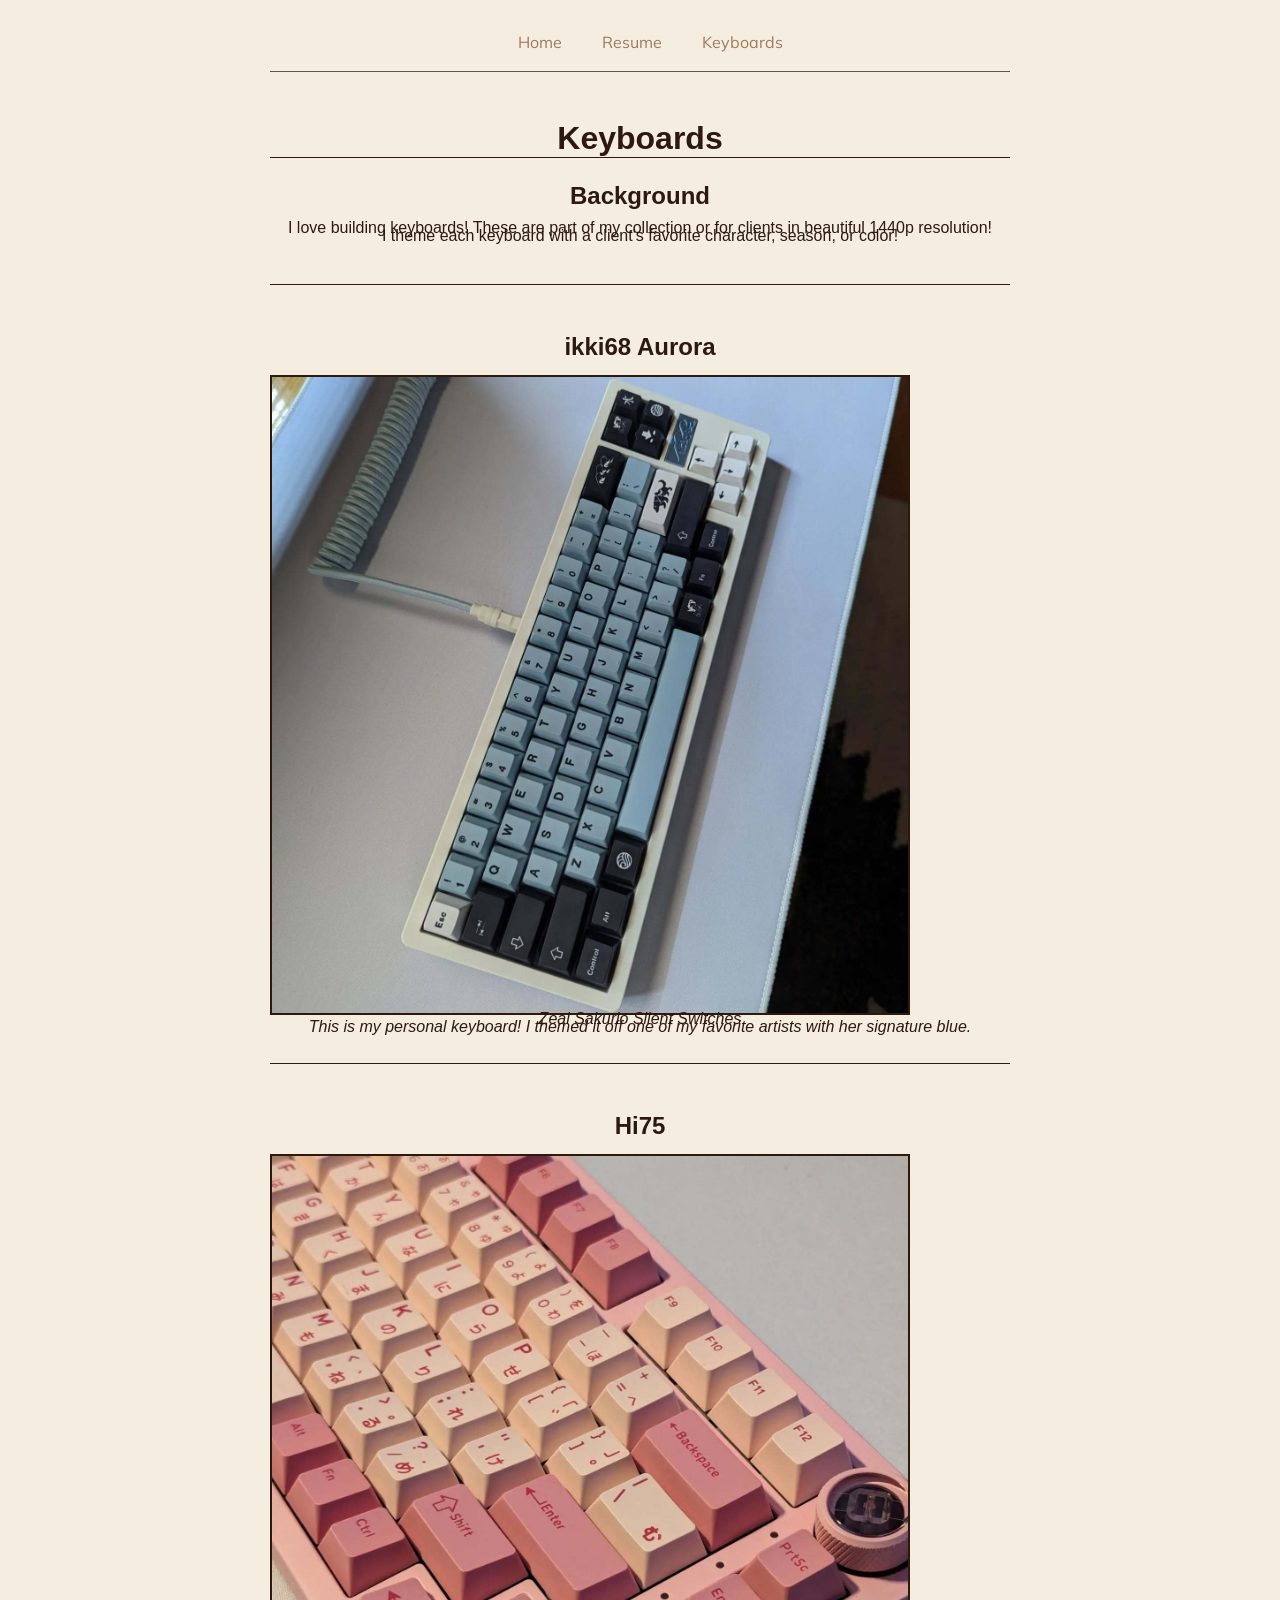
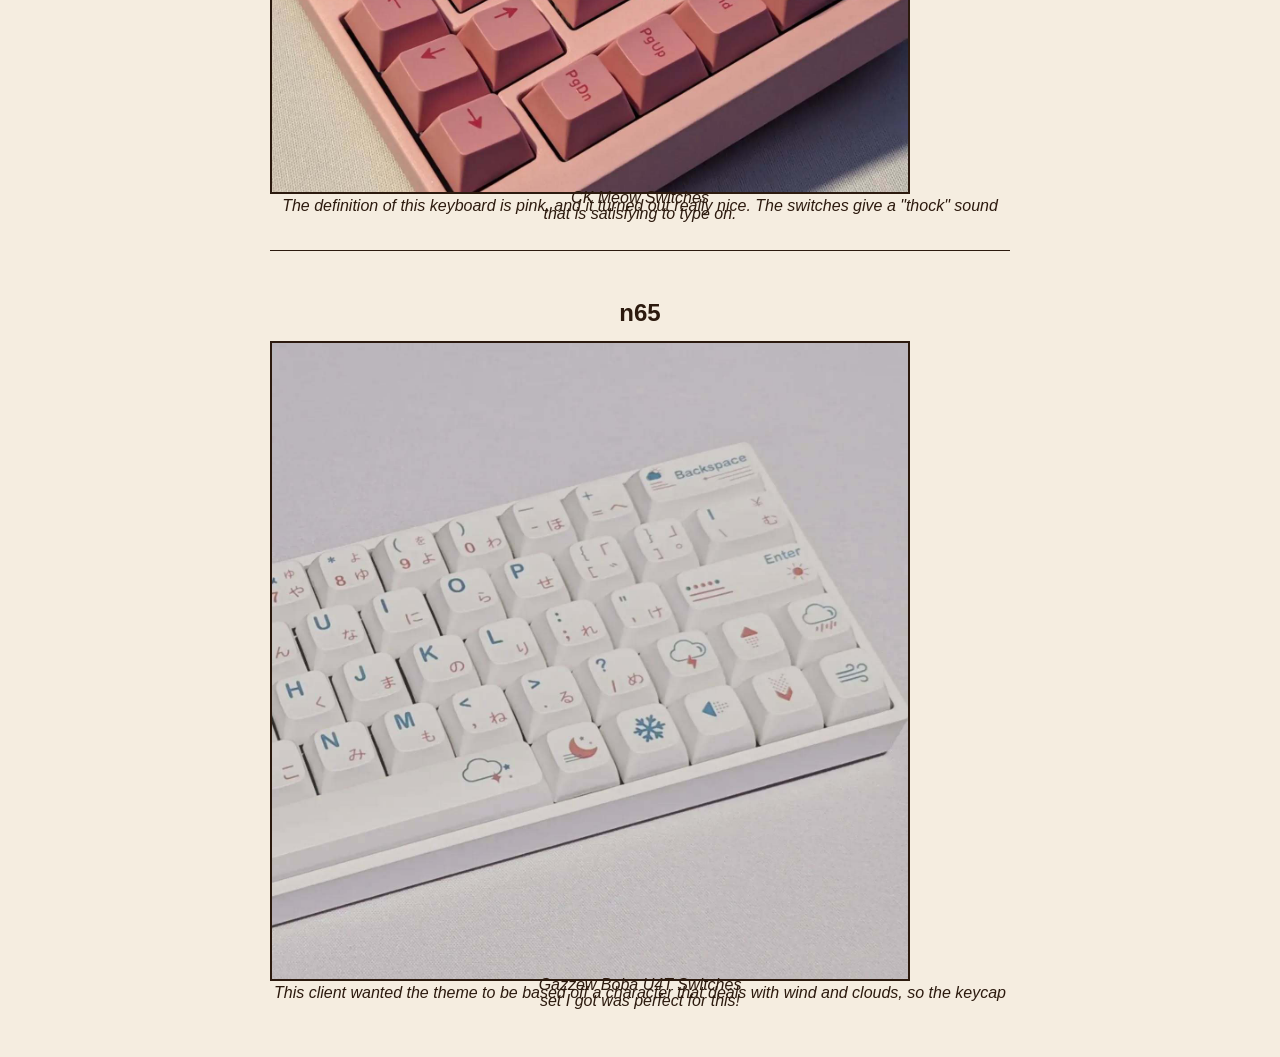
==== commit fe166ff8: "merge to one style css" ====
--- a/keyboards.html
+++ b/keyboards.html
@@ -4,7 +4,7 @@
   <meta charset="utf-8">
   <title>Keyboards</title>
   <link rel="stylesheet" href="css/reset.css">
-  <link rel="stylesheet" href="css/keyboards.css">
+  <link rel="stylesheet" href="css/style.css">
 </head>
 <body>
   <header>
--- a/css/style.css
+++ b/css/style.css
@@ -0,0 +1,231 @@
+@import url('https://fonts.googleapis.com/css?family=Muli&display=swap');
+
+html {
+  box-sizing: border-box;
+  margin: 0;
+  padding: 0;
+}
+
+body {
+  font-family: Verdana, Geneva, Tahoma, sans-serif;
+  background-color: #f5ede0;
+  color: #2c1a0e;
+  font-size: 1rem;
+  text-align: center;
+  margin: 0 auto;
+}
+
+header {
+  font-family: "Muli", sans-serif;
+  max-width: 740px;
+  margin: 2rem auto 3rem;
+  border-bottom: 1px solid #645151;
+  padding-bottom: 1rem;
+}
+
+header nav ul {
+  display: flex;
+  justify-content: center;
+  gap: 2.5rem;
+  list-style: none;
+}
+
+header nav ul li a {
+  font-size: 1rem;
+  text-decoration: none;
+  color: #9c7a5e;
+}
+ 
+header nav ul li a:hover {
+  color: #2c1a0e;
+}
+
+.hobby {
+  padding-left: 1rem;
+  margin-bottom: 1rem;
+}
+
+.hobby p {
+  line-height: 0.5em;
+}
+
+ol, ul {
+  padding-left: 1.4rem;
+  margin-bottom: 0.6rem;
+  display: inline-block;
+  text-align: left;
+}
+
+li {
+  margin-bottom: 0.2rem;
+}
+
+video {
+  text-align: center;
+  margin-top: 0.75rem;
+  max-width: 360px;
+  border: 5px solid #b47e59;
+}
+
+html {
+  box-sizing: border-box;
+  margin: 0;
+  padding: 0;
+}
+
+body {
+  font-family: Verdana, Geneva, Tahoma, sans-serif;
+  background-color: #f5ede0;
+  color: #2c1a0e;
+  font-size: 1rem;
+  text-align: center;
+  margin: 0 auto;
+}
+
+header {
+  font-family: "Muli", sans-serif;  
+  max-width: 740px;
+  margin: 2rem auto 3rem;
+  border-bottom: 1px solid #645151;
+  padding-bottom: 1rem;
+}
+
+header nav ul {
+  display: flex;
+  justify-content: center;
+  gap: 2.5rem;
+  list-style: none;
+}
+
+header nav ul li a {
+  font-size: 1rem;
+  text-decoration: none;
+  color: #9c7a5e;
+}
+ 
+header nav ul li a:hover {
+  color: #2c1a0e;
+}
+
+img {
+    max-width: 40rem;
+    border: 2px solid #2c1a0e;
+}
+
+h2 {
+    border-top: 1px solid #2c1a0e;
+    padding-top: 2em;
+}
+
+.caption {
+    padding-bottom: 2em;
+    font-style: italic;
+    line-height: 0.5em;
+}
+
+#info h2 {
+    padding-top: 1em;
+}
+
+#info p {
+    line-height: 0.5em;
+}
+
+html {
+  box-sizing: border-box;
+  margin: 0;
+  padding: 0;
+}
+
+body {
+  font-family: Verdana, Geneva, Tahoma, sans-serif;
+  background-color: #f5ede0;
+  color: #2c1a0e;
+  font-size: 16px;
+  width: 740px;
+  margin: 0 auto;
+}
+
+header {
+  font-family: "Muli", sans-serif;
+  max-width: 740px;
+  margin: 2rem auto 3rem;
+  border-bottom: 1px solid #645151;
+  padding-bottom: 1rem;
+}
+
+header nav ul {
+  display: flex;
+  justify-content: center;
+  gap: 2.5rem;
+  list-style: none;
+}
+
+header nav ul li a {
+  font-size: 1rem;
+  text-decoration: none;
+  color: #9c7a5e;
+}
+ 
+header nav ul li a:hover {
+  color: #2c1a0e;
+}
+
+ol, ul {
+  padding-left: 1.4rem;
+  margin-bottom: 0.6rem;
+}
+
+li {
+  margin-bottom: 0.2rem;
+}
+
+#contact {
+  margin-bottom: 28px;
+  padding-bottom: 20px;
+  border-bottom: 2px solid #2c1a0e;
+}
+
+#contact h1 {
+  font-size: 32px;
+  font-weight: bold;
+  margin-bottom: 5px;
+}
+
+section {
+  margin-bottom: 24px;
+  padding-bottom: 20px;
+}
+
+ul {
+  text-align: left;
+  padding-left: 20px;
+  margin-bottom: 0;
+}
+
+h2 {
+  font-weight: bold;
+  margin-bottom: 14px;
+}
+ 
+.work {
+  margin-bottom: 16px;
+}
+ 
+.work:last-child {
+  margin-bottom: 0;
+}
+ 
+h3 {
+  font-size: 16px;
+  font-weight: bold;
+  margin-bottom: 2px;
+}
+ 
+h4 {
+  font-size: 14px;
+  font-weight: normal;
+  font-style: italic;
+  margin-top: 6px;
+  margin-bottom: 6px;
+}
